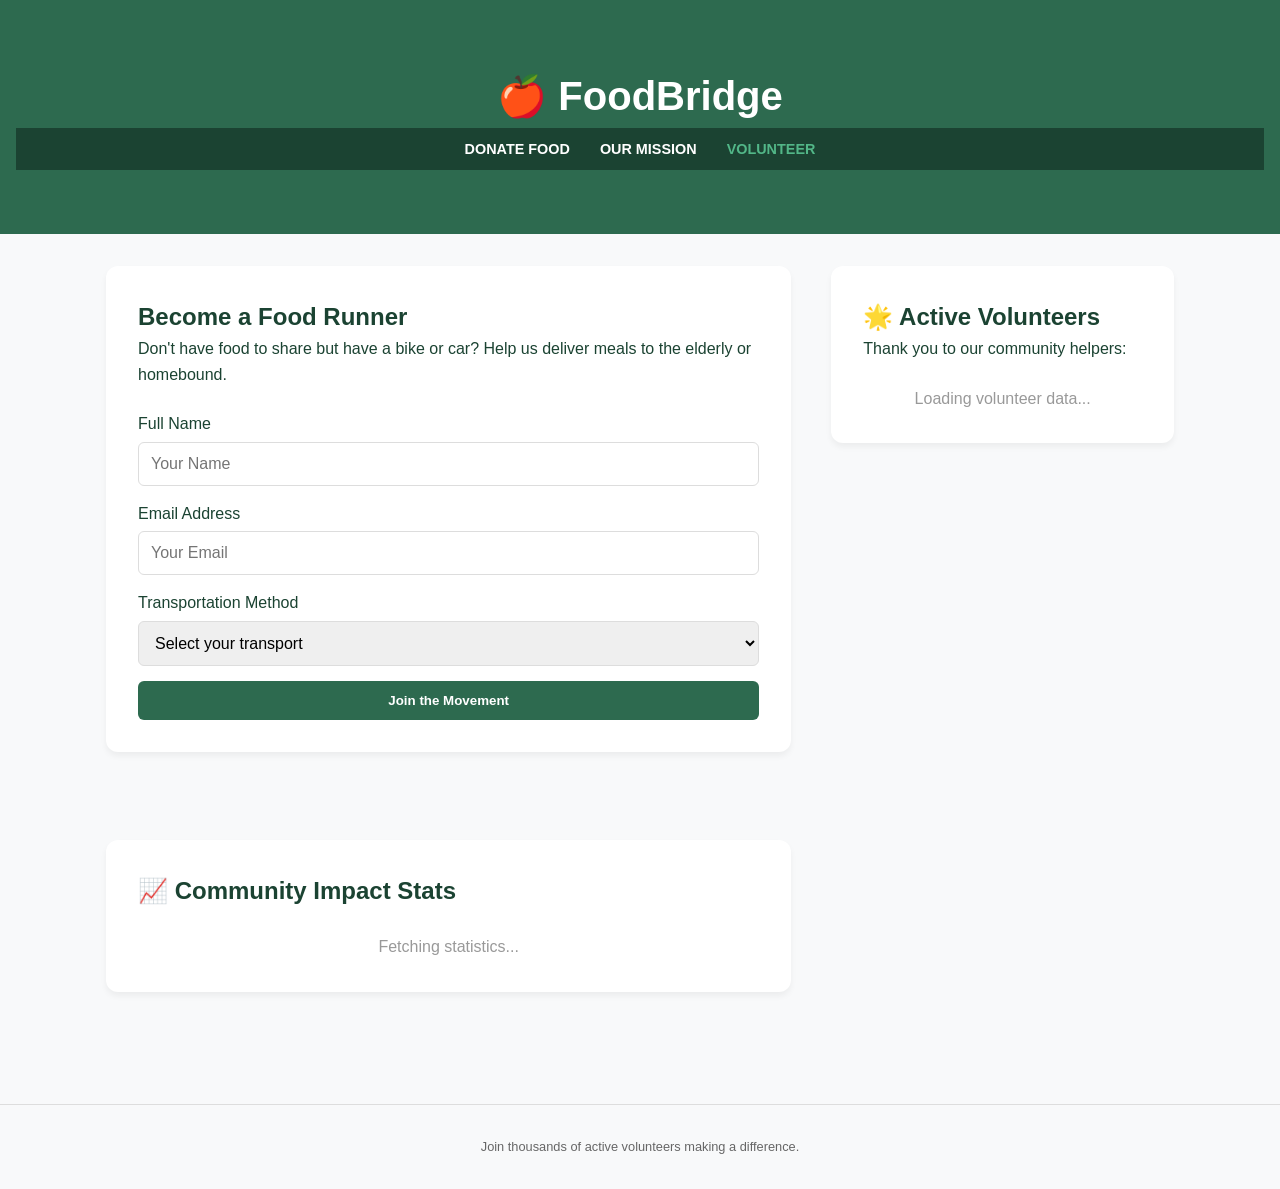
==== volunteer.html @ 84343f2c "Add initial project files for FoodBridge application, including HTML structure, CSS styling, JavaScr" ====
<!DOCTYPE html>
<html lang="en">
<head>
    <meta charset="UTF-8">
    <meta name="viewport" content="width=device-width, initial-scale=1.0">
    <title>Volunteer | FoodBridge</title>
    <link rel="stylesheet" href="style.css">
</head>
<body>
    <header>
        <h1>🍎 FoodBridge</h1>
        <nav>
            <ul>
                <li><a href="index.html">Donate Food</a></li>
                <li><a href="mission.html">Our Mission</a></li>
                <li><a href="volunteer.html" class="active">Volunteer</a></li>
            </ul>
        </nav>
    </header>

    <main class="container">
        <section class="card">
            <h2>Become a Food Runner</h2>
            <p>Don't have food to share but have a bike or car? Help us deliver meals to the elderly or homebound.</p>
            
            <form id="volunteerForm">
                <div class="input-group">
                    <label for="volunteerName">Full Name</label>
                    <input type="text" id="volunteerName" placeholder="Your Name" required>
                </div>
                <div class="input-group">
                    <label for="volunteerEmail">Email Address</label>
                    <input type="email" id="volunteerEmail" placeholder="Your Email" required>
                </div>
                <div class="input-group">
                    <label for="transportMode">Transportation Method</label>
                    <select id="transportMode" required>
                        <option value="">Select your transport</option>
                        <option value="bicycle">Bicycle</option>
                        <option value="car">Car / Van</option>
                        <option value="walking">On Foot</option>
                    </select>
                </div>
                <button type="submit" class="btn">Join the Movement</button>
            </form>
        </section>

        <!-- VOLUNTEER LIST DISPLAY -->
        <section class="card">
            <h2>🌟 Active Volunteers</h2>
            <p>Thank you to our community helpers:</p>
            <div id="volunteersList" style="margin-top: 1.5rem;">
                <p style="text-align: center; color: #999;">Loading volunteer data...</p>
            </div>
        </section>

        <!-- DONATION STATS -->
        <section class="card">
            <h2>📈 Community Impact Stats</h2>
            <div id="volunteerStats" style="margin-top: 1.5rem;">
                <p style="text-align: center; color: #999;">Fetching statistics...</p>
            </div>
        </section>
    </main>

    <footer>
        <p>Join thousands of active volunteers making a difference.</p>
    </footer>

    <script src="script.js"></script>
</body>
</html>
---- style.css ----
/**
 * ========================================
 * FOODBRIDGE - STYLING & LAYOUT
 * ========================================
 * Color Scheme: Nature-inspired greens with terracotta accent
 * Purpose: Create trustworthy, accessible, welcoming UI
 */

/* ========== 1. GLOBAL RESET & CSS VARIABLES ==========
   CSS Variables (--name) allow centralized color/spacing control.
   Changing values here automatically updates the entire site.
 */
:root {
    --primary: #2d6a4f;      /* Deep forest green - builds trust & stability */
    --secondary: #52b788;    /* Light sage green - friendly, accessible */
    --accent: #e76f51;       /* Warm terracotta - draws attention to CTAs */
    --bg: #f8f9fa;           /* Soft light gray - reduces eye strain */
    --text: #1b4332;         /* Dark forest green - excellent readability */
    --white: #ffffff;        /* Pure white - cards, contrast */
}

/* Reset default browser styles for consistency across browsers */
* {
    box-sizing: border-box; /* Include padding/border in element width */
    margin: 0;              /* Remove default margins */
    padding: 0;             /* Remove default padding */
}

/* Body: Base typography and layout */
body {
    font-family: 'Segoe UI', Roboto, Helvetica, Arial, sans-serif;
    line-height: 1.6;                    /* Comfortable line spacing for readability */
    background-color: var(--bg);         /* Light background reduces strain */
    color: var(--text);                  /* Dark text for contrast */
}

/* ========== 2. HEADER & NAVIGATION ==========
   Creates visual hierarchy and site-wide navigation.
*/

header {
    background-color: var(--primary);   /* Dark green banner at top */
    color: var(--white);
    padding: 2rem 1rem;                 /* Generous padding = feels spacious */
    text-align: center;
}

/* Navigation bar with contrasting dark background */
nav {
    background-color: var(--text);      /* Slightly darker for hierarchy */
    padding: 0.5rem 0;
}

/* Horizontal navigation list */
nav ul {
    list-style: none;                   /* Remove bullet points */
    display: flex;                      /* Horizontal layout */
    justify-content: center;            /* Center the nav items */
    gap: 20px;                          /* Spacing between links */
}

/* Navigation links */
nav a {
    color: var(--white);
    text-decoration: none;              /* Remove underline */
    font-weight: bold;
    font-size: 0.9rem;
    text-transform: uppercase;          /* Professional appearance */
    transition: color 0.3s;             /* Smooth hover animation */
}

/* Hover & active states for better UX */
nav a:hover, nav a.active {
    color: var(--secondary);            /* Light green highlights active page */
}

/* ========== 3. LAYOUT CONTAINERS ==========
   Controls content width, spacing, and card styling.
*/

.container {
    max-width: 900px;                   /* Limit width for readability */
    margin: 2rem auto;                  /* Center on page with vertical spacing */
    padding: 0 1rem;                    /* Side padding for mobile screens */
}

section {
    margin-bottom: 3rem;                /* Space between major sections */
}

/* Reusable card component for grouping content */
.card {
    background: var(--white);
    padding: 2rem;                      /* Internal spacing */
    border-radius: 12px;                /* Rounded corners = modern feel */
    box-shadow: 0 4px 6px rgba(0,0,0,0.05); /* Subtle shadow = depth */
}

/* ========== 4. FORMS & INPUTS ==========
   Professional form styling with clear visual hierarchy.
*/

form {
    display: flex;
    flex-direction: column;             /* Stack inputs vertically */
    gap: 15px;                          /* Space between form elements */
    margin-top: 1.5rem;
}

/* Container for label + input pairs */
.input-group {
    display: flex;
    flex-direction: column;             /* Label above input */
    gap: 5px;                           /* Small gap between label and input */
}

/* Consistent styling for text inputs and dropdowns */
input, select {
    padding: 12px;                      /* Comfortable tap target on mobile */
    border: 1px solid #ddd;             /* Subtle border */
    border-radius: 6px;                 /* Matches design system */
    font-size: 1rem;                    /* Readable size */
}

/* Button styling */
button.btn, button[type="submit"] {
    background-color: var(--primary);   /* Dark green CTA */
    color: white;
    border: none;                       /* Remove default border */
    padding: 12px;                      /* Touch-friendly size */
    border-radius: 6px;
    font-weight: bold;
    cursor: pointer;                    /* Show clickable */
    transition: background 0.3s;        /* Smooth hover effect */
}

button.btn:hover {
    background-color: var(--text);      /* Darker on hover = feedback */
}

/* ========== 5. GRID LAYOUT FOR FOOD CARDS ==========
   Responsive grid that adapts from 1 column (mobile) to multiple columns (desktop).
*/

.grid {
    display: grid;
    /* auto-fill: add columns as needed */
    /* minmax(280px, 1fr): minimum 280px width, expand to available space */
    grid-template-columns: repeat(auto-fill, minmax(280px, 1fr));
    gap: 20px;                          /* Space between cards */
    margin-top: 1rem;
}

/* Individual food donation card */
.food-card {
    background: var(--white);
    padding: 1.5rem;
    border-radius: 8px;
    border-top: 4px solid var(--secondary); /* Green accent line */
    box-shadow: 0 2px 4px rgba(0,0,0,0.1);
    display: flex;
    flex-direction: column;             /* Stack content vertically */
    justify-content: space-between;     /* Push button to bottom */
}

/* Card title spacing */
.food-card h3 {
    margin-bottom: 0.5rem;              /* Space before location */
}

/* Claim button uses accent color to draw attention */
.food-card button {
    background-color: var(--accent);    /* Terracotta CTA button */
    margin-top: 1rem;                   /* Space above button */
}

/* ========== 6. FOOTER ==========
   Subtle footer section with copyright and mission statement.
*/

footer {
    text-align: center;
    padding: 2rem;                      /* Breathing room */
    font-size: 0.8rem;                  /* Smaller, de-emphasized text */
    color: #666;                        /* Medium gray = subtle */
    margin-top: 4rem;                   /* Large gap from content */
    border-top: 1px solid #ddd;         /* Visual separator */
}

/* 7. Responsive Adjustments */
@media (max-width: 600px) {
    nav ul {
        flex-direction: column;
        align-items: center;
        gap: 10px;
    }
}
#search-section {
    background-color: var(--secondary);
    color: white;
    margin-bottom: 2rem;
}

#search-section input {
    width: 100%;
    border: none;
    padding: 15px;
    font-size: 1.1rem;
}
/* ==========================================
   MEDIA QUERIES (Mobile, Tablet, Desktop)
   ========================================== */

/* 1. TABLET VIEW (Screens wider than 600px) */
@media screen and (min-width: 600px) {
    .container {
        width: 90%;
    }

    header h1 {
        font-size: 2.5rem;
    }

    nav ul {
        flex-direction: row; /* Horizontal menu */
        justify-content: center;
        gap: 30px;
    }

    /* Change form to 2 columns on tablets */
    #donationForm {
        display: grid;
        grid-template-columns: 1fr 1fr;
        gap: 20px;
    }

    #donationForm button {
        grid-column: span 2; /* Button takes full width of the grid */
    }
}

/* 2. DESKTOP VIEW (Screens wider than 1024px) */
@media screen and (min-width: 1024px) {
    .container {
        max-width: 1100px;
    }

    /* Side-by-side layout: Form on left, Mission on right */
    main {
        display: grid;
        grid-template-columns: 2fr 1fr;
        gap: 40px;
        align-items: start;
    }

    #feed {
        grid-column: span 2; /* The live feed stays full width below */
    }

    .grid {
        grid-template-columns: repeat(3, 1fr); /* 3 cards per row */
    }

    header {
        padding: 4rem 1rem;
    }
}

/* 3. PRINT & ACCESSIBILITY (Optimization) */
@media (prefers-reduced-motion: reduce) {
    * {
        animation: none !important;
        transition: none !important;
    }
}
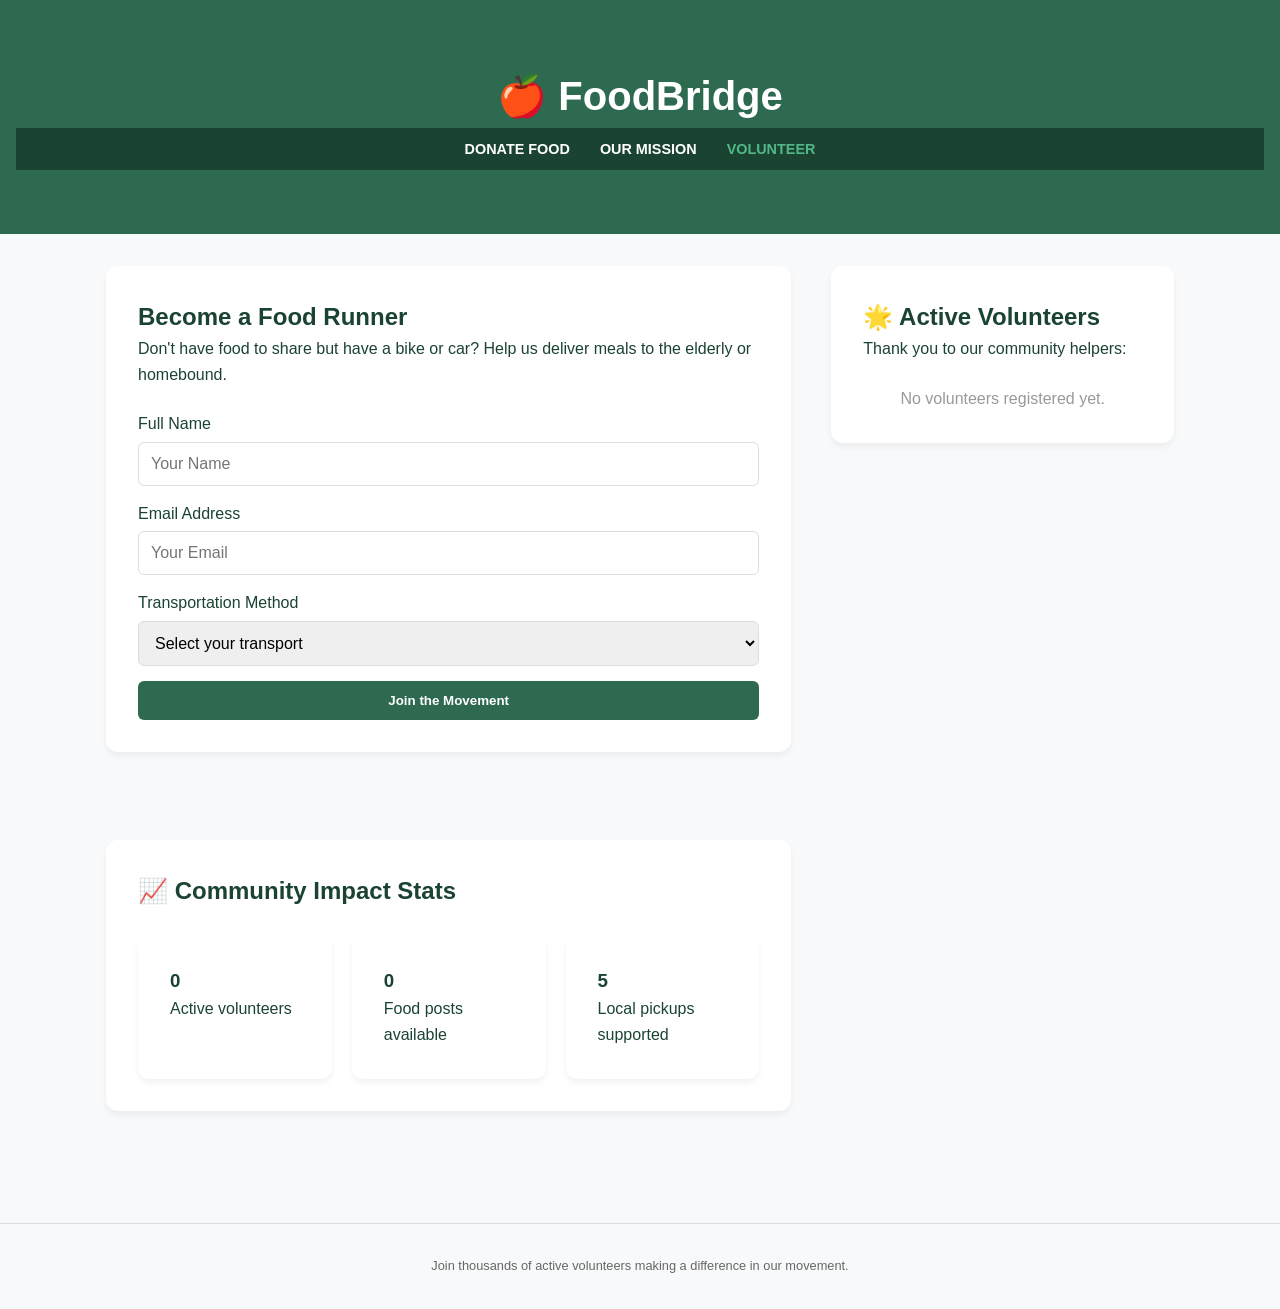
==== commit 3d4dbd33: "Update README, HTML, and JavaScript files for improved clarity and functionality Co-authored-by: Cop" ====
--- a/volunteer.html
+++ b/volunteer.html
@@ -64,7 +64,7 @@
     </main>
 
     <footer>
-        <p>Join thousands of active volunteers making a difference.</p>
+        <p>Join thousands of active volunteers making a difference in our movement.</p>
     </footer>
 
     <script src="script.js"></script>
